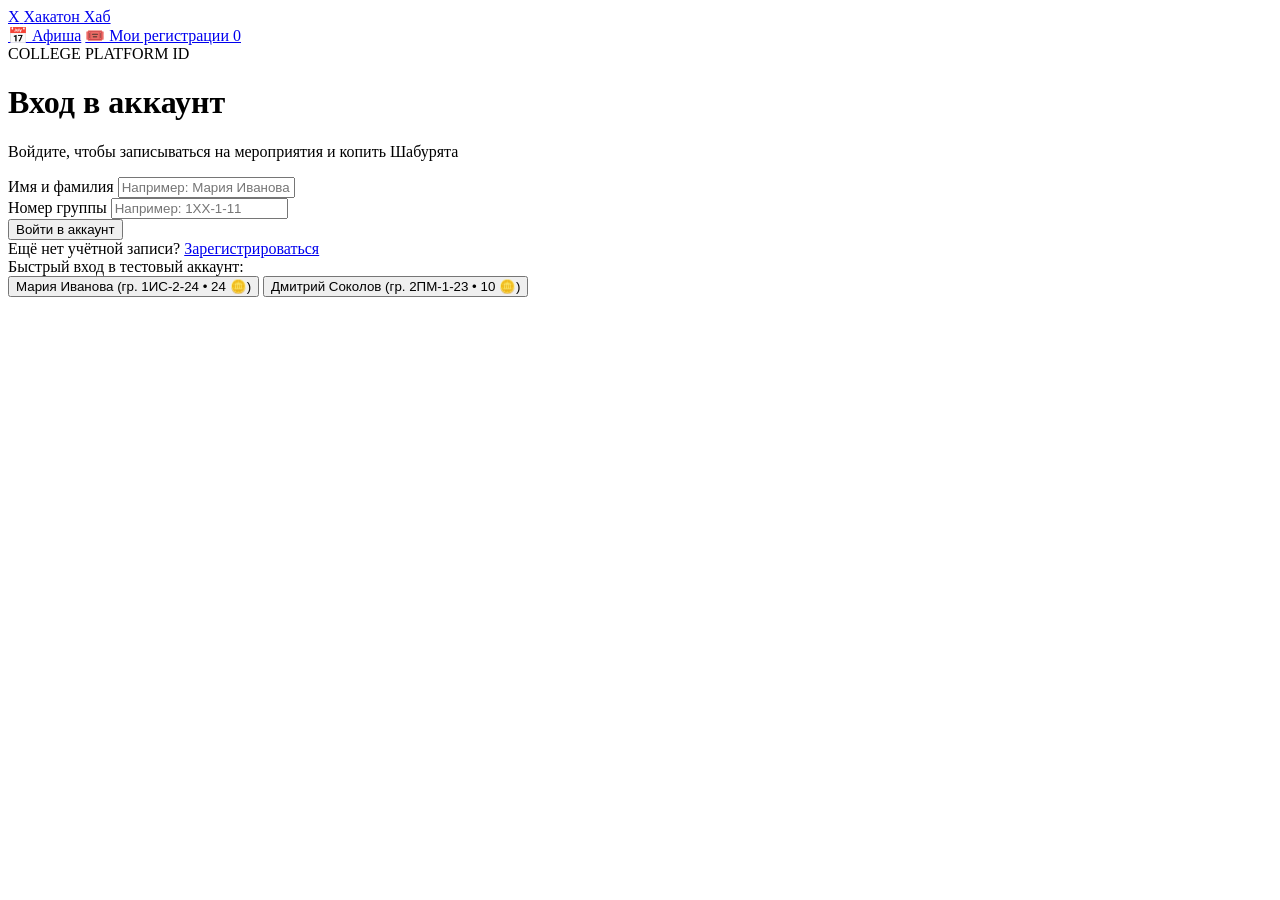
==== login.html @ faca66b9 "Обновление регистрации Обновление регистрации" ====
<!DOCTYPE html>
<html lang="ru">
<head>
  <meta charset="UTF-8" />
  <meta name="viewport" content="width=device-width, initial-scale=1.0" />
  <title>Хакатон Хаб — Вход в аккаунт</title>
  <link rel="stylesheet" href="style.css" />
</head>
<body>

  <header class="topbar">
    <div class="container topbar-inner">
      <a href="index.html" class="brand">
        <span class="brand-badge">Х</span>
        <span class="brand-name">Хакатон Хаб</span>
      </a>

      <nav class="nav-tabs">
        <a href="index.html" class="tab-item">📅 Афиша</a>
        <a href="registrations.html" class="tab-item">
          🎟️ Мои регистрации
          <span class="nav-counter" id="nav-reg-count">0</span>
        </a>
      </nav>

      <div class="user-panel" id="user-panel"></div>
    </div>
  </header>

  <main class="container auth-page-wrapper">
    <div class="auth-card">
      <div class="eyebrow">COLLEGE PLATFORM ID</div>
      <h1 class="auth-title">Вход в аккаунт</h1>
      <p class="auth-subtitle">Войдите, чтобы записываться на мероприятия и копить Шабурята</p>

      <form id="page-login-form" class="auth-form">
        <div class="form-group">
          <label for="login-name">Имя и фамилия</label>
          <input type="text" id="login-name" placeholder="Например: Мария Иванова" required />
        </div>
        <div class="form-group">
          <label for="login-group">Номер группы</label>
          <input type="text" id="login-group" placeholder="Например: 1XX-1-11" required />
        </div>
        <button type="submit" class="btn-cta">Войти в аккаунт</button>
      </form>

      <div class="auth-switch-link">
        Ещё нет учётной записи? <a href="register.html">Зарегистрироваться</a>
      </div>

      <div class="demo-accounts">
        <div class="demo-label">Быстрый вход в тестовый аккаунт:</div>
        <div class="demo-list">
          <button type="button" class="demo-btn" data-name="Мария Иванова" data-group="1ИС-2-24">
            Мария Иванова (гр. 1ИС-2-24 • 24 🪙)
          </button>
          <button type="button" class="demo-btn" data-name="Дмитрий Соколов" data-group="2ПМ-1-23">
            Дмитрий Соколов (гр. 2ПМ-1-23 • 10 🪙)
          </button>
        </div>
      </div>
    </div>
  </main>

  <div class="toast" id="toast"></div>
  <script src="script.js"></script>
</body>
</html>
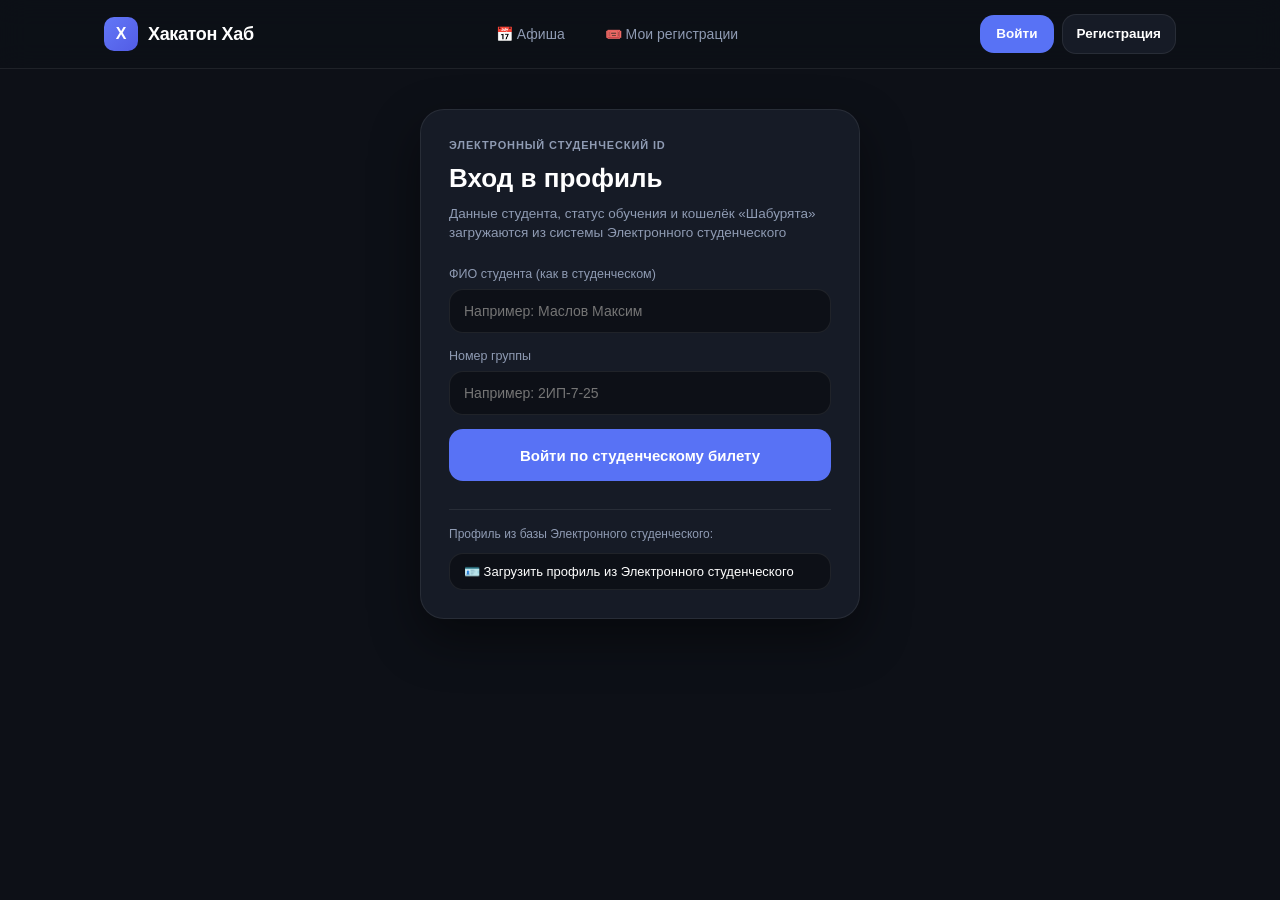
==== commit 47f45fd2: "Update login.html" ====
--- a/login.html
+++ b/login.html
@@ -3,7 +3,7 @@
 <head>
   <meta charset="UTF-8" />
   <meta name="viewport" content="width=device-width, initial-scale=1.0" />
-  <title>Хакатон Хаб — Вход в аккаунт</title>
+  <title>Хакатон Хаб — Вход через Электронный студенческий</title>
   <link rel="stylesheet" href="style.css" />
 </head>
 <body>
@@ -29,34 +29,27 @@
 
   <main class="container auth-page-wrapper">
     <div class="auth-card">
-      <div class="eyebrow">COLLEGE PLATFORM ID</div>
-      <h1 class="auth-title">Вход в аккаунт</h1>
-      <p class="auth-subtitle">Войдите, чтобы записываться на мероприятия и копить Шабурята</p>
+      <div class="eyebrow">ЭЛЕКТРОННЫЙ СТУДЕНЧЕСКИЙ ID</div>
+      <h1 class="auth-title">Вход в профиль</h1>
+      <p class="auth-subtitle">Данные студента, статус обучения и кошелёк «Шабурята» загружаются из системы Электронного студенческого</p>
 
       <form id="page-login-form" class="auth-form">
         <div class="form-group">
-          <label for="login-name">Имя и фамилия</label>
-          <input type="text" id="login-name" placeholder="Например: Мария Иванова" required />
+          <label for="login-name">ФИО студента (как в студенческом)</label>
+          <input type="text" id="login-name" placeholder="Например: Маслов Максим" required />
         </div>
         <div class="form-group">
           <label for="login-group">Номер группы</label>
-          <input type="text" id="login-group" placeholder="Например: 1XX-1-11" required />
+          <input type="text" id="login-group" placeholder="Например: 2ИП-7-25" required />
         </div>
-        <button type="submit" class="btn-cta">Войти в аккаунт</button>
+        <button type="submit" class="btn-cta">Войти по студенческому билету</button>
       </form>
 
-      <div class="auth-switch-link">
-        Ещё нет учётной записи? <a href="register.html">Зарегистрироваться</a>
-      </div>
-
       <div class="demo-accounts">
-        <div class="demo-label">Быстрый вход в тестовый аккаунт:</div>
+        <div class="demo-label">Профиль из базы Электронного студенческого:</div>
         <div class="demo-list">
-          <button type="button" class="demo-btn" data-name="Мария Иванова" data-group="1ИС-2-24">
-            Мария Иванова (гр. 1ИС-2-24 • 24 🪙)
-          </button>
-          <button type="button" class="demo-btn" data-name="Дмитрий Соколов" data-group="2ПМ-1-23">
-            Дмитрий Соколов (гр. 2ПМ-1-23 • 10 🪙)
+          <button type="button" class="demo-btn" id="btn-sync-student-card">
+            🪪 Загрузить профиль из Электронного студенческого
           </button>
         </div>
       </div>
@@ -67,3 +60,4 @@
   <script src="script.js"></script>
 </body>
 </html>
+
--- a/style.css
+++ b/style.css
@@ -0,0 +1,1365 @@
+:root {
+  --bg-app: #0d1017;
+  --bg-surface: #161b26;
+  --bg-surface-hover: #1e2534;
+  --bg-input: #171c26;
+  --border-subtle: rgba(255, 255, 255, 0.08);
+  --text-primary: #ffffff;
+  --text-secondary: #8f9bb3;
+  --text-muted: #5c6880;
+  --accent-blue: #5872f5;
+  --accent-blue-hover: #4760e0;
+  --accent-gradient: linear-gradient(135deg, #6277f7 0%, #525ce5 100%);
+  --accent-purple-text: #8ea0ff;
+  --bonus-bg: rgba(245, 158, 11, 0.16);
+  --bonus-text: #fbbf24;
+  --bonus-border: rgba(245, 158, 11, 0.35);
+  --success-bg: rgba(34, 197, 94, 0.14);
+  --success-text: #4ade80;
+  --danger-text: #f87171;
+  --radius-xl: 24px;
+  --radius-lg: 20px;
+  --radius-md: 14px;
+  --radius-pill: 999px;
+  --font-main: -apple-system, BlinkMacSystemFont, "SF Pro Display", "Segoe UI", Roboto, Inter, sans-serif;
+}
+
+* {
+  box-sizing: border-box;
+  margin: 0;
+  padding: 0;
+  -webkit-tap-highlight-color: transparent;
+}
+
+body {
+  background-color: var(--bg-app);
+  color: var(--text-primary);
+  font-family: var(--font-main);
+  min-height: 100vh;
+  line-height: 1.45;
+}
+
+.container {
+  max-width: 1120px;
+  margin: 0 auto;
+  padding: 0 24px;
+}
+
+.topbar {
+  position: sticky;
+  top: 0;
+  z-index: 50;
+  background-color: rgba(13, 16, 23, 0.94);
+  backdrop-filter: blur(14px);
+  border-bottom: 1px solid var(--border-subtle);
+  padding-top: env(safe-area-inset-top, 0px);
+}
+
+.topbar-inner {
+  min-height: 68px;
+  display: flex;
+  align-items: center;
+  justify-content: space-between;
+  gap: 16px;
+  flex-wrap: wrap;
+  padding-top: 8px;
+  padding-bottom: 8px;
+}
+
+.brand {
+  display: flex;
+  align-items: center;
+  gap: 10px;
+  text-decoration: none;
+  color: var(--text-primary);
+}
+
+.brand-badge {
+  width: 34px;
+  height: 34px;
+  border-radius: 10px;
+  background: var(--accent-gradient);
+  display: flex;
+  align-items: center;
+  justify-content: center;
+  font-weight: 800;
+  font-size: 16px;
+  color: #ffffff;
+}
+
+.brand-name {
+  font-size: 18px;
+  font-weight: 700;
+  letter-spacing: -0.02em;
+}
+
+.nav-tabs {
+  display: flex;
+  gap: 8px;
+}
+
+.tab-item {
+  display: flex;
+  align-items: center;
+  gap: 8px;
+  padding: 9px 16px;
+  border-radius: var(--radius-md);
+  text-decoration: none;
+  font-size: 14px;
+  font-weight: 500;
+  color: var(--text-secondary);
+  transition: 0.2s;
+}
+
+.tab-item:hover {
+  color: var(--text-primary);
+  background-color: rgba(255, 255, 255, 0.04);
+}
+
+.tab-item.active {
+  background-color: rgba(88, 114, 245, 0.16);
+  color: var(--accent-purple-text);
+  font-weight: 600;
+}
+
+.nav-counter {
+  background-color: var(--accent-blue);
+  color: #ffffff;
+  font-size: 11px;
+  font-weight: 700;
+  padding: 2px 7px;
+  border-radius: var(--radius-pill);
+}
+
+/* Панель пользователя и баланса в шапке */
+.user-panel {
+  display: flex;
+  align-items: center;
+  gap: 10px;
+}
+
+.btn-login-nav {
+  background-color: var(--accent-blue);
+  color: #ffffff;
+  border: none;
+  border-radius: var(--radius-md);
+  padding: 9px 16px;
+  font-size: 13.5px;
+  font-weight: 600;
+  cursor: pointer;
+  transition: 0.2s;
+}
+
+.btn-login-nav:hover {
+  background-color: var(--accent-blue-hover);
+}
+
+.bonus-pill {
+  display: flex;
+  align-items: center;
+  gap: 6px;
+  background-color: var(--bonus-bg);
+  border: 1px solid var(--bonus-border);
+  color: var(--bonus-text);
+  padding: 7px 13px;
+  border-radius: var(--radius-pill);
+  font-size: 13px;
+  font-weight: 700;
+  cursor: pointer;
+  transition: 0.2s;
+}
+
+.bonus-pill:hover {
+  filter: brightness(1.1);
+}
+
+.user-chip {
+  display: flex;
+  align-items: center;
+  gap: 8px;
+  background-color: var(--bg-surface);
+  border: 1px solid var(--border-subtle);
+  padding: 6px 12px;
+  border-radius: var(--radius-pill);
+  font-size: 13px;
+}
+
+.user-name-text {
+  font-weight: 600;
+  color: var(--text-primary);
+}
+
+.btn-logout {
+  background: none;
+  border: none;
+  color: var(--text-secondary);
+  font-size: 12px;
+  cursor: pointer;
+  padding-left: 6px;
+  border-left: 1px solid var(--border-subtle);
+}
+
+.btn-logout:hover {
+  color: var(--danger-text);
+}
+
+/* Основная область */
+.main-wrapper {
+  padding-top: 32px;
+  padding-bottom: 64px;
+}
+
+.screen-content {
+  display: none;
+  animation: fadeIn 0.2s ease;
+}
+
+.screen-content.active {
+  display: block;
+}
+
+@keyframes fadeIn {
+  from { opacity: 0; transform: translateY(6px); }
+  to { opacity: 1; transform: translateY(0); }
+}
+
+.page-header {
+  display: flex;
+  justify-content: space-between;
+  align-items: flex-end;
+  flex-wrap: wrap;
+  gap: 16px;
+  margin-bottom: 24px;
+}
+
+.eyebrow {
+  font-size: 11px;
+  font-weight: 700;
+  letter-spacing: 0.08em;
+  text-transform: uppercase;
+  color: var(--text-secondary);
+  margin-bottom: 6px;
+}
+
+.page-title {
+  font-size: 32px;
+  font-weight: 700;
+  letter-spacing: -0.02em;
+  margin-bottom: 4px;
+}
+
+.page-subtitle {
+  font-size: 14px;
+  color: var(--text-secondary);
+}
+
+.controls-bar {
+  display: flex;
+  justify-content: space-between;
+  align-items: center;
+  flex-wrap: wrap;
+  gap: 16px;
+  margin-bottom: 28px;
+}
+
+.search-box {
+  background-color: var(--bg-input);
+  border: 1px solid var(--border-subtle);
+  border-radius: var(--radius-md);
+  height: 44px;
+  padding: 0 14px;
+  display: flex;
+  align-items: center;
+  gap: 10px;
+  flex: 1;
+  min-width: 260px;
+  max-width: 420px;
+}
+
+.search-box input {
+  background: none;
+  border: none;
+  outline: none;
+  color: var(--text-primary);
+  font-size: 14px;
+  width: 100%;
+}
+
+.search-box input::placeholder {
+  color: var(--text-secondary);
+}
+
+.chips-row {
+  display: flex;
+  gap: 8px;
+  flex-wrap: wrap;
+}
+
+.chip {
+  padding: 9px 18px;
+  border-radius: var(--radius-pill);
+  background-color: var(--bg-surface);
+  border: 1px solid var(--border-subtle);
+  color: var(--text-secondary);
+  font-size: 13px;
+  font-weight: 500;
+  cursor: pointer;
+  transition: 0.2s;
+}
+
+.chip:hover {
+  border-color: rgba(255, 255, 255, 0.2);
+  color: var(--text-primary);
+}
+
+.chip.active {
+  background-color: var(--accent-blue);
+  color: #ffffff;
+  border-color: var(--accent-blue);
+}
+
+.section-header {
+  display: flex;
+  justify-content: space-between;
+  align-items: baseline;
+  margin-bottom: 16px;
+}
+
+.section-title {
+  font-size: 18px;
+  font-weight: 600;
+}
+
+.section-meta {
+  font-size: 13px;
+  color: var(--text-secondary);
+}
+
+.events-grid {
+  display: grid;
+  grid-template-columns: repeat(auto-fill, minmax(320px, 1fr));
+  gap: 18px;
+}
+
+.event-card {
+  background-color: var(--bg-surface);
+  border: 1px solid var(--border-subtle);
+  border-radius: var(--radius-lg);
+  padding: 20px;
+  display: flex;
+  flex-direction: column;
+  justify-content: space-between;
+  cursor: pointer;
+  transition: transform 0.18s ease, background-color 0.2s, border-color 0.2s;
+}
+
+.event-card:hover {
+  transform: translateY(-3px);
+  background-color: var(--bg-surface-hover);
+  border-color: rgba(255, 255, 255, 0.16);
+}
+
+.event-card.featured {
+  background: var(--accent-gradient);
+  border: none;
+}
+
+.event-card.featured:hover {
+  filter: brightness(1.04);
+}
+
+.card-top-row {
+  display: flex;
+  justify-content: space-between;
+  align-items: center;
+  margin-bottom: 8px;
+}
+
+.card-tag {
+  font-size: 10px;
+  font-weight: 700;
+  letter-spacing: 0.08em;
+  text-transform: uppercase;
+  color: var(--accent-purple-text);
+  display: inline-block;
+}
+
+.event-card.featured .card-tag {
+  color: rgba(255, 255, 255, 0.85);
+}
+
+.card-bonus-badge {
+  font-size: 11px;
+  font-weight: 700;
+  color: var(--bonus-text);
+  background-color: var(--bonus-bg);
+  padding: 3px 9px;
+  border-radius: var(--radius-pill);
+}
+
+.event-card.featured .card-bonus-badge {
+  background-color: rgba(255, 255, 255, 0.2);
+  color: #ffffff;
+}
+
+.card-title {
+  font-size: 20px;
+  font-weight: 700;
+  line-height: 1.25;
+  margin-bottom: 6px;
+}
+
+.card-desc {
+  font-size: 13.5px;
+  color: var(--text-secondary);
+  margin-bottom: 16px;
+  line-height: 1.45;
+}
+
+.event-card.featured .card-desc {
+  color: rgba(255, 255, 255, 0.88);
+}
+
+.card-meta-list {
+  display: flex;
+  flex-direction: column;
+  gap: 7px;
+  margin-bottom: 16px;
+}
+
+.card-meta-list.compact {
+  margin-bottom: 10px;
+}
+
+.meta-item {
+  display: flex;
+  align-items: center;
+  gap: 8px;
+  font-size: 13px;
+  color: #cbd5e1;
+}
+
+.event-card.featured .meta-item {
+  color: rgba(255, 255, 255, 0.94);
+}
+
+.card-footer {
+  display: flex;
+  justify-content: space-between;
+  align-items: center;
+  padding-top: 14px;
+  border-top: 1px solid rgba(255, 255, 255, 0.08);
+  margin-top: auto;
+}
+
+.event-card.featured .card-footer {
+  border-top-color: rgba(255, 255, 255, 0.2);
+}
+
+.organizer {
+  font-size: 12.5px;
+  color: var(--text-secondary);
+}
+
+.reg-organizer {
+  margin-bottom: 12px;
+}
+
+.event-card.featured .organizer {
+  color: rgba(255, 255, 255, 0.88);
+}
+
+.btn-card {
+  padding: 8px 16px;
+  border-radius: var(--radius-pill);
+  font-size: 12.5px;
+  font-weight: 600;
+  border: none;
+  cursor: pointer;
+  transition: 0.2s;
+}
+
+.btn-card-light {
+  background-color: #ffffff;
+  color: #2f3b8f;
+}
+
+.btn-card-primary {
+  background-color: rgba(88, 114, 245, 0.2);
+  color: #9aaaff;
+}
+
+.btn-card-registered {
+  background-color: var(--success-bg);
+  color: var(--success-text);
+}
+
+.btn-confirm-visit {
+  width: 100%;
+  margin-top: 10px;
+  padding: 9px 14px;
+  border-radius: var(--radius-md);
+  background-color: var(--bonus-bg);
+  border: 1px solid var(--bonus-border);
+  color: var(--bonus-text);
+  font-size: 12.5px;
+  font-weight: 600;
+  cursor: pointer;
+  transition: 0.2s;
+}
+
+.btn-confirm-visit:hover {
+  filter: brightness(1.12);
+}
+
+.btn-confirm-visit.done {
+  background-color: var(--success-bg);
+  border-color: rgba(74, 222, 128, 0.3);
+  color: var(--success-text);
+  cursor: default;
+}
+
+/* Детали события */
+.nav-header {
+  margin-bottom: 20px;
+}
+
+.back-btn {
+  background: var(--bg-surface);
+  border: 1px solid var(--border-subtle);
+  border-radius: var(--radius-md);
+  padding: 9px 16px;
+  color: var(--text-primary);
+  cursor: pointer;
+  font-size: 13.5px;
+  font-weight: 500;
+  transition: 0.2s;
+}
+
+.back-btn:hover {
+  background-color: var(--bg-surface-hover);
+}
+
+.details-layout {
+  display: grid;
+grid-template-columns: 1.4fr 1fr;
+gap: 28px;
+align-items: start;
+}
+.hero-banner {
+background: var(--accent-gradient);
+border-radius: var(--radius-xl);
+padding: 28px;
+margin-bottom: 24px;
+}
+.hero-tag {
+font-size: 11px;
+font-weight: 700;
+letter-spacing: 0.08em;
+text-transform: uppercase;
+color: rgba(255, 255, 255, 0.85);
+margin-bottom: 12px;
+}
+.hero-title {
+font-size: 32px;
+font-weight: 700;
+line-height: 1.2;
+margin-bottom: 28px;
+}
+.hero-bottom {
+display: flex;
+justify-content: space-between;
+align-items: center;
+flex-wrap: wrap;
+gap: 12px;
+}
+.hero-badges {
+display: flex;
+gap: 8px;
+flex-wrap: wrap;
+}
+.badge-free,
+.badge-bonus {
+background: rgba(255, 255, 255, 0.18);
+padding: 7px 14px;
+border-radius: var(--radius-pill);
+font-size: 13px;
+font-weight: 600;
+}
+.hero-date {
+font-size: 24px;
+font-weight: 700;
+}
+.about-block {
+background-color: var(--bg-surface);
+border: 1px solid var(--border-subtle);
+border-radius: var(--radius-lg);
+padding: 24px;
+}
+.about-block h3 {
+font-size: 18px;
+font-weight: 600;
+margin-bottom: 10px;
+}
+.about-block p {
+font-size: 14.5px;
+line-height: 1.6;
+color: #cbd5e1;
+}
+.info-card {
+background-color: var(--bg-surface);
+border: 1px solid var(--border-subtle);
+border-radius: var(--radius-xl);
+padding: 24px;
+}
+.info-list {
+display: flex;
+flex-direction: column;
+gap: 16px;
+margin-bottom: 24px;
+}
+.info-row {
+display: flex;
+align-items: flex-start;
+gap: 12px;
+}
+.info-icon {
+width: 38px;
+height: 38px;
+border-radius: 11px;
+background-color: var(--bg-app);
+display: flex;
+align-items: center;
+justify-content: center;
+color: var(--accent-purple-text);
+flex-shrink: 0;
+}
+.info-main {
+font-size: 14.5px;
+font-weight: 600;
+margin-bottom: 2px;
+}
+.info-sub {
+font-size: 12.5px;
+color: var(--text-secondary);
+}
+.reminder-card {
+background-color: var(--bg-app);
+border: 1px solid var(--border-subtle);
+border-radius: var(--radius-md);
+padding: 14px;
+margin-bottom: 20px;
+}
+.reminder-top {
+display: flex;
+align-items: center;
+justify-content: space-between;
+padding-bottom: 10px;
+border-bottom: 1px solid var(--border-subtle);
+margin-bottom: 8px;
+}
+.reminder-left {
+display: flex;
+align-items: center;
+gap: 10px;
+}
+.reminder-title {
+font-size: 13.5px;
+font-weight: 600;
+}
+.reminder-sub {
+font-size: 11.5px;
+color: var(--text-secondary);
+}
+.reminder-note {
+font-size: 11px;
+color: var(--text-muted);
+}
+.switch {
+position: relative;
+display: inline-block;
+width: 44px;
+height: 24px;
+}
+.switch input {
+opacity: 0;
+width: 0;
+height: 0;
+}
+.slider {
+position: absolute;
+cursor: pointer;
+inset: 0;
+background-color: #2c3446;
+border-radius: 34px;
+transition: 0.3s;
+}
+.slider:before {
+position: absolute;
+content: "";
+height: 18px;
+width: 18px;
+left: 3px;
+bottom: 3px;
+background-color: white;
+border-radius: 50%;
+transition: 0.3s;
+}
+input:checked + .slider {
+background-color: var(--accent-blue);
+}
+input:checked + .slider:before {
+transform: translateX(20px);
+}
+.btn-cta {
+width: 100%;
+height: 52px;
+border-radius: var(--radius-md);
+background-color: var(--accent-blue);
+color: #ffffff;
+font-size: 15px;
+font-weight: 600;
+border: none;
+display: flex;
+align-items: center;
+justify-content: center;
+position: relative;
+cursor: pointer;
+margin-bottom: 10px;
+transition: 0.2s;
+}
+.btn-cta:hover {
+background-color: var(--accent-blue-hover);
+}
+.btn-cta.registered {
+background-color: var(--success-bg);
+color: var(--success-text);
+border: 1px solid rgba(74, 222, 128, 0.3);
+}
+.btn-cta .arrow {
+position: absolute;
+right: 18px;
+}
+.cta-caption {
+text-align: center;
+font-size: 12px;
+color: var(--text-secondary);
+}
+/* Мои регистрации */
+.segmented-control {
+display: inline-grid;
+grid-template-columns: 1fr 1fr;
+background-color: var(--bg-surface);
+padding: 4px;
+border-radius: var(--radius-md);
+border: 1px solid var(--border-subtle);
+}
+.segment-btn {
+padding: 9px 18px;
+border-radius: 10px;
+border: none;
+background: transparent;
+color: var(--text-secondary);
+font-size: 13px;
+font-weight: 500;
+cursor: pointer;
+transition: 0.2s;
+white-space: nowrap;
+}
+.segment-btn.active {
+background-color: #252c3d;
+color: #ffffff;
+font-weight: 600;
+}
+.alert-banner {
+background: var(--bonus-bg);
+border: 1px solid var(--bonus-border);
+border-radius: var(--radius-md);
+padding: 14px 18px;
+display: flex;
+align-items: center;
+gap: 14px;
+margin-bottom: 24px;
+}
+.alert-icon {
+width: 36px;
+height: 36px;
+border-radius: 10px;
+background-color: rgba(245, 158, 11, 0.25);
+display: flex;
+align-items: center;
+justify-content: center;
+flex-shrink: 0;
+font-size: 18px;
+}
+.alert-title {
+font-size: 14px;
+font-weight: 600;
+color: var(--bonus-text);
+margin-bottom: 2px;
+}
+.alert-sub {
+font-size: 12.5px;
+color: var(--text-secondary);
+}
+.month-label {
+font-size: 11px;
+font-weight: 700;
+letter-spacing: 0.08em;
+text-transform: uppercase;
+color: var(--text-secondary);
+margin-bottom: 12px;
+}
+.reg-card-header {
+display: flex;
+justify-content: space-between;
+align-items: center;
+margin-bottom: 8px;
+}
+.status-pill-green {
+background-color: var(--success-bg);
+color: var(--success-text);
+font-size: 11px;
+font-weight: 600;
+padding: 4px 10px;
+border-radius: var(--radius-pill);
+}
+.reg-actions {
+display: flex;
+justify-content: space-between;
+align-items: center;
+margin-top: 14px;
+padding-top: 12px;
+border-top: 1px solid var(--border-subtle);
+font-size: 13px;
+font-weight: 500;
+}
+.link-cancel {
+color: var(--danger-text);
+cursor: pointer;
+}
+.link-details {
+color: var(--accent-purple-text);
+cursor: pointer;
+}
+.empty-state {
+grid-column: 1 / -1;
+text-align: center;
+padding: 48px 16px;
+color: var(--text-secondary);
+font-size: 14px;
+background-color: var(--bg-surface);
+border-radius: var(--radius-lg);
+border: 1px dashed var(--border-subtle);
+}
+.empty-promo {
+margin-top: 40px;
+padding: 20px 24px;
+background-color: var(--bg-surface);
+border-radius: var(--radius-lg);
+border: 1px solid var(--border-subtle);
+display: flex;
+justify-content: space-between;
+align-items: center;
+flex-wrap: wrap;
+gap: 12px;
+}
+.empty-promo-title {
+font-size: 14px;
+font-weight: 600;
+}
+.empty-promo-link {
+color: var(--accent-purple-text);
+font-size: 13.5px;
+font-weight: 600;
+text-decoration: none;
+}
+/* Модальные окна */
+.modal-backdrop {
+position: fixed;
+inset: 0;
+background-color: rgba(0, 0, 0, 0.72);
+backdrop-filter: blur(6px);
+display: none;
+align-items: center;
+justify-content: center;
+padding: 16px;
+z-index: 200;
+}
+.modal-backdrop.open {
+display: flex;
+}
+.modal-card {
+width: 100%;
+max-width: 440px;
+background-color: var(--bg-surface);
+border: 1px solid var(--border-subtle);
+border-radius: var(--radius-xl);
+padding: 24px;
+box-shadow: 0 24px 60px rgba(0, 0, 0, 0.6);
+}
+.modal-header {
+display: flex;
+justify-content: space-between;
+align-items: flex-start;
+margin-bottom: 8px;
+}
+.modal-title {
+font-size: 22px;
+font-weight: 700;
+}
+.modal-subtitle {
+font-size: 13px;
+color: var(--text-secondary);
+margin-bottom: 20px;
+}
+.modal-close {
+background: var(--bg-app);
+border: 1px solid var(--border-subtle);
+color: var(--text-secondary);
+width: 32px;
+height: 32px;
+border-radius: 50%;
+cursor: pointer;
+font-size: 14px;
+}
+.auth-form {
+display: flex;
+flex-direction: column;
+gap: 14px;
+}
+.form-group {
+display: flex;
+flex-direction: column;
+gap: 6px;
+}
+.form-group label {
+font-size: 12.5px;
+font-weight: 500;
+color: var(--text-secondary);
+}
+.form-group input {
+height: 44px;
+padding: 0 14px;
+border-radius: var(--radius-md);
+background-color: var(--bg-app);
+border: 1px solid var(--border-subtle);
+color: var(--text-primary);
+font-size: 14px;
+outline: none;
+}
+.form-group input:focus {
+border-color: var(--accent-blue);
+}
+.demo-accounts {
+margin-top: 18px;
+padding-top: 16px;
+border-top: 1px solid var(--border-subtle);
+}
+.demo-label {
+font-size: 12px;
+color: var(--text-secondary);
+margin-bottom: 10px;
+}
+.demo-list {
+display: flex;
+flex-direction: column;
+gap: 8px;
+}
+.demo-btn {
+text-align: left;
+padding: 10px 14px;
+border-radius: var(--radius-md);
+background-color: var(--bg-app);
+border: 1px solid var(--border-subtle);
+color: var(--text-primary);
+font-size: 13px;
+cursor: pointer;
+transition: 0.2s;
+}
+.demo-btn:hover {
+border-color: var(--accent-blue);
+}
+/* Кошелёк Шабурят */
+.wallet-summary {
+background-color: var(--bg-app);
+border: 1px solid var(--border-subtle);
+border-radius: var(--radius-lg);
+padding: 16px;
+margin-bottom: 14px;
+}
+.wallet-balance-box {
+display: flex;
+justify-content: space-between;
+align-items: center;
+padding-bottom: 12px;
+margin-bottom: 12px;
+border-bottom: 1px solid var(--border-subtle);
+}
+.wallet-balance-label {
+font-size: 13px;
+color: var(--text-secondary);
+}
+.wallet-balance-value {
+font-size: 24px;
+font-weight: 800;
+color: var(--bonus-text);
+}
+.wallet-limits {
+display: flex;
+flex-direction: column;
+gap: 6px;
+}
+.limit-row {
+display: flex;
+justify-content: space-between;
+font-size: 12.5px;
+color: var(--text-secondary);
+}
+.limit-row strong {
+color: var(--text-primary);
+}
+.wallet-rules-note {
+font-size: 12px;
+color: var(--text-secondary);
+background-color: rgba(88, 114, 245, 0.1);
+border-radius: var(--radius-md);
+padding: 10px 12px;
+margin-bottom: 16px;
+}
+.history-title {
+font-size: 14px;
+font-weight: 600;
+margin-bottom: 10px;
+}
+.history-list {
+max-height: 220px;
+overflow-y: auto;
+display: flex;
+flex-direction: column;
+gap: 8px;
+}
+.history-item {
+display: flex;
+justify-content: space-between;
+align-items: center;
+background-color: var(--bg-app);
+padding: 10px 12px;
+border-radius: var(--radius-md);
+font-size: 12.5px;
+}
+.history-item-title {
+font-weight: 600;
+margin-bottom: 2px;
+}
+.history-item-date {
+font-size: 11px;
+color: var(--text-secondary);
+}
+.history-item-amount {
+font-weight: 700;
+color: var(--success-text);
+}
+.toast {
+position: fixed;
+bottom: 24px;
+right: 24px;
+background-color: #252c3d;
+border: 1px solid var(--border-subtle);
+color: #ffffff;
+padding: 14px 20px;
+border-radius: var(--radius-md);
+font-size: 13.5px;
+font-weight: 500;
+opacity: 0;
+pointer-events: none;
+transform: translateY(10px);
+transition: 0.25s ease;
+z-index: 300;
+box-shadow: 0 12px 30px rgba(0, 0, 0, 0.45);
+}
+.toast.show {
+opacity: 1;
+transform: translateY(0);
+}
+@media (max-width: 820px) {
+.details-layout {
+grid-template-columns: 1fr;
+}
+}
+@media (max-width: 560px) {
+.topbar {
+    padding-top: max(28px, env(safe-area-inset-top));
+  }
+.container {
+padding: 0 16px;
+}
+.page-title {
+font-size: 26px;
+}
+.hero-title {
+font-size: 24px;
+}
+.search-box {
+max-width: 100%;
+}
+.toast {
+left: 16px;
+right: 16px;
+text-align: center;
+}
+}
+/* Группировка событий по датам на главной странице */
+.date-group-section {
+  margin-bottom: 32px;
+}
+
+.date-group-header {
+  display: flex;
+  align-items: center;
+  gap: 12px;
+  margin-bottom: 14px;
+}
+
+.date-group-title {
+  font-size: 16px;
+  font-weight: 700;
+  color: var(--text-primary);
+}
+
+.date-group-line {
+  flex: 1;
+  height: 1px;
+  background-color: var(--border-subtle);
+}
+
+/* Кнопка теста локального уведомления в карточке события */
+.btn-test-notify {
+  width: 100%;
+  margin-top: 10px;
+  padding: 8px 12px;
+  border-radius: 10px;
+  background-color: rgba(88, 114, 245, 0.14);
+  border: 1px solid rgba(88, 114, 245, 0.3);
+  color: var(--accent-purple-text);
+  font-size: 12px;
+  font-weight: 600;
+  cursor: pointer;
+  transition: 0.2s;
+}
+
+.btn-test-notify:hover {
+  background-color: rgba(88, 114, 245, 0.24);
+}
+
+/* Кнопка скачивания локальной JSON-базы в кошельке */
+.btn-export-db {
+  width: 100%;
+  margin-top: 14px;
+  padding: 10px 14px;
+  border-radius: var(--radius-md);
+  background-color: var(--bg-app);
+  border: 1px solid var(--border-subtle);
+  color: var(--text-secondary);
+  font-size: 12.5px;
+  font-weight: 600;
+  cursor: pointer;
+  transition: 0.2s;
+}
+
+.btn-export-db:hover {
+  border-color: var(--accent-blue);
+  color: var(--text-primary);
+}
+
+/* Страницы входа, регистрации и профиля */
+.auth-page-wrapper {
+  display: flex;
+  justify-content: center;
+  align-items: center;
+  padding-top: 40px;
+  padding-bottom: 64px;
+}
+
+.auth-card {
+  width: 100%;
+  max-width: 440px;
+  background-color: var(--bg-surface);
+  border: 1px solid var(--border-subtle);
+  border-radius: var(--radius-xl);
+  padding: 28px;
+  box-shadow: 0 20px 50px rgba(0, 0, 0, 0.45);
+}
+
+.auth-title {
+  font-size: 26px;
+  font-weight: 700;
+  margin-bottom: 6px;
+}
+
+.auth-subtitle {
+  font-size: 13.5px;
+  color: var(--text-secondary);
+  margin-bottom: 22px;
+}
+
+.auth-switch-link {
+  text-align: center;
+  margin-top: 16px;
+  font-size: 13.5px;
+  color: var(--text-secondary);
+}
+
+.auth-switch-link a {
+  color: var(--accent-purple-text);
+  font-weight: 600;
+  text-decoration: none;
+}
+
+.auth-switch-link a:hover {
+  text-decoration: underline;
+}
+
+.nav-auth-links {
+  display: flex;
+  align-items: center;
+  gap: 8px;
+}
+
+.btn-register-nav {
+  background-color: var(--bg-surface);
+  border: 1px solid var(--border-subtle);
+  color: var(--text-primary);
+  border-radius: var(--radius-md);
+  padding: 9px 14px;
+  font-size: 13.5px;
+  font-weight: 600;
+  text-decoration: none;
+  transition: 0.2s;
+}
+
+.btn-register-nav:hover {
+  border-color: var(--accent-blue);
+}
+
+.profile-link-chip {
+  display: flex;
+  align-items: center;
+  gap: 8px;
+  background-color: var(--bg-surface);
+  border: 1px solid var(--border-subtle);
+  padding: 6px 14px;
+  border-radius: var(--radius-pill);
+  font-size: 13px;
+  font-weight: 600;
+  color: var(--text-primary);
+  text-decoration: none;
+  transition: 0.2s;
+}
+
+.profile-link-chip:hover {
+  border-color: var(--accent-blue);
+}
+
+.profile-grid {
+  display: grid;
+  grid-template-columns: 320px 1fr;
+  gap: 24px;
+  align-items: start;
+}
+
+.profile-card,
+.wallet-card-section {
+  background-color: var(--bg-surface);
+  border: 1px solid var(--border-subtle);
+  border-radius: var(--radius-xl);
+  padding: 24px;
+}
+
+.profile-card {
+  display: flex;
+  flex-direction: column;
+  align-items: center;
+  text-align: center;
+}
+
+.profile-avatar {
+  width: 76px;
+  height: 76px;
+  border-radius: 50%;
+  background: var(--accent-gradient);
+  display: flex;
+  align-items: center;
+  justify-content: center;
+  font-size: 26px;
+  font-weight: 800;
+  color: #ffffff;
+  margin-bottom: 14px;
+}
+
+.profile-name {
+  font-size: 20px;
+  font-weight: 700;
+  margin-bottom: 6px;
+}
+
+.profile-group-badge {
+  background-color: rgba(88, 114, 245, 0.16);
+  color: var(--accent-purple-text);
+  font-size: 13px;
+  font-weight: 600;
+  padding: 5px 12px;
+  border-radius: var(--radius-pill);
+  margin-bottom: 8px;
+}
+
+.profile-contact {
+  font-size: 12.5px;
+  color: var(--text-secondary);
+  margin-bottom: 20px;
+}
+
+.profile-stats {
+  width: 100%;
+  display: grid;
+  grid-template-columns: 1fr 1fr;
+  gap: 10px;
+  padding-top: 16px;
+  border-top: 1px solid var(--border-subtle);
+}
+
+.stat-box {
+  background-color: var(--bg-app);
+  padding: 12px;
+  border-radius: var(--radius-md);
+  display: flex;
+  flex-direction: column;
+}
+
+.stat-num {
+  font-size: 20px;
+  font-weight: 700;
+  color: var(--text-primary);
+}
+
+.stat-label {
+  font-size: 12px;
+  color: var(--text-secondary);
+}
+
+.btn-logout-page {
+  background-color: rgba(248, 113, 113, 0.14);
+  border: 1px solid rgba(248, 113, 113, 0.3);
+  color: var(--danger-text);
+  border-radius: var(--radius-md);
+  padding: 10px 18px;
+  font-size: 13.5px;
+  font-weight: 600;
+  cursor: pointer;
+}
+
+@media (max-width: 780px) {
+  .profile-grid {
+    grid-template-columns: 1fr;
+  }
+}
